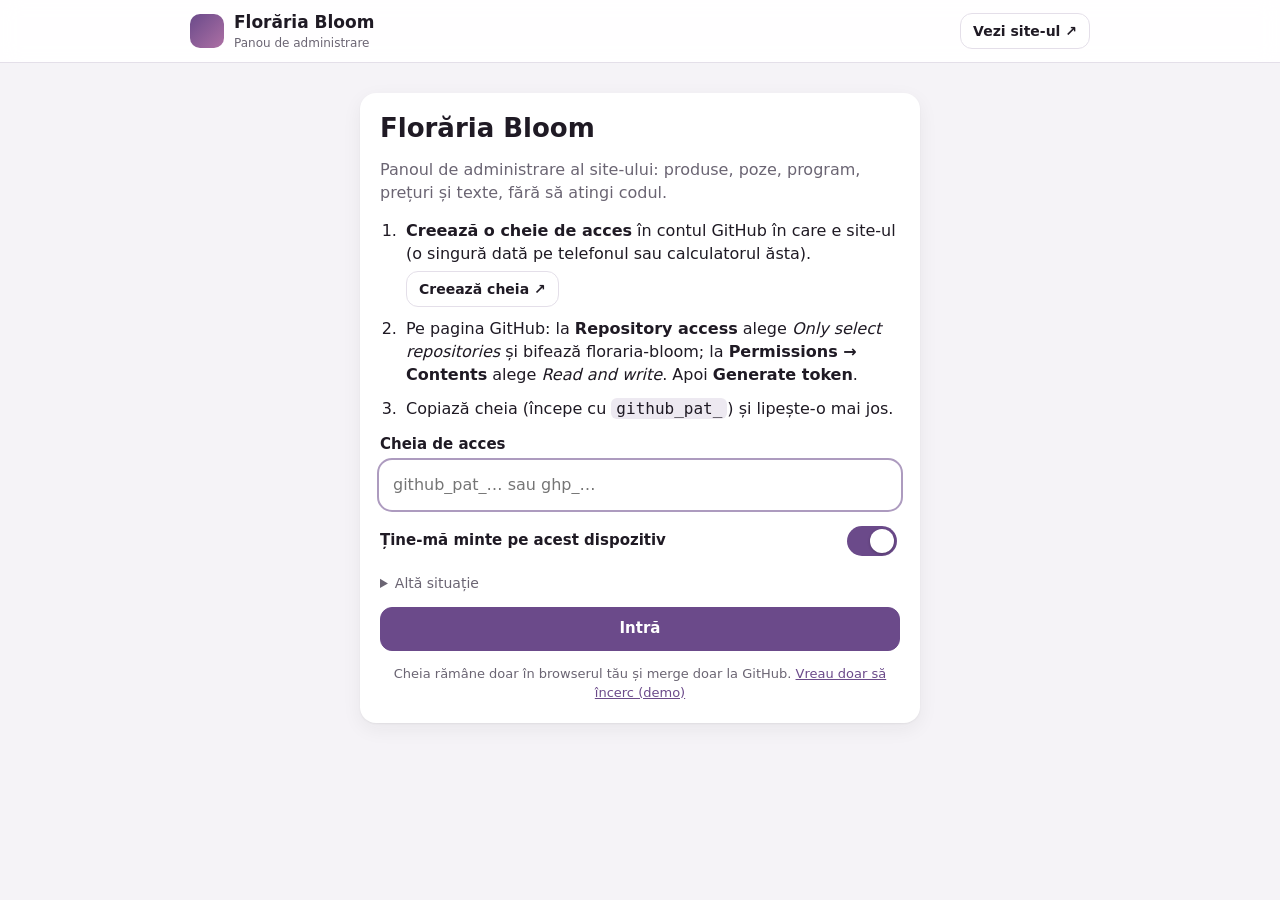
==== admin/index.html @ 5fcc6448 "Panou de administrare pe web (/admin/) și „ascuns de pe site” - admin/: panoul în care proprietarul " ====
<!doctype html>
<html lang="ro">
<head>
  <meta charset="utf-8">
  <meta name="viewport" content="width=device-width, initial-scale=1, viewport-fit=cover">
  <meta name="robots" content="noindex, nofollow">
  <meta name="theme-color" content="#ffffff">
  <title>Administrare</title>
  <link rel="icon" href="data:,">
  <link rel="stylesheet" href="admin.css">
</head>
<body>
  <!-- Panoul de administrare al site-ului: vezi admin.js și README.md din acest folder. -->
  <header class="topbar">
    <div class="topbar-row">
      <div class="brand">
        <span class="brand-mark" aria-hidden="true"></span>
        <div class="brand-text">
          <strong id="site-name">Site</strong>
          <small id="repo-name">Panou de administrare</small>
        </div>
      </div>
      <a id="deploy" class="deploy" target="_blank" rel="noopener" hidden></a>
      <a id="live-link" class="btn btn-small" target="_blank" rel="noopener" href="../">Vezi site-ul ↗</a>
    </div>
    <nav id="toolbar" class="toolbar" aria-label="Unelte" hidden>
      <button type="button" id="history" class="tool">Istoric</button>
      <button type="button" id="maintenance" class="tool">Mentenanță</button>
      <button type="button" id="reload" class="tool">Reîncarcă</button>
      <button type="button" id="help" class="tool">Ajutor</button>
      <button type="button" id="logout" class="tool">Ieși</button>
    </nav>
  </header>

  <p class="demo-banner">Demo: încearcă orice, dar nimic nu se salvează pe site.</p>

  <main id="main" class="main">
    <p class="loading">Se încarcă…</p>
  </main>

  <div id="savebar" class="savebar" hidden>
    <span id="savebar-text" class="savebar-text"></span>
    <button type="button" id="discard" class="btn btn-quiet">Renunță</button>
    <button type="button" id="save" class="btn btn-primary">Salvează pe site</button>
  </div>

  <div id="busy" class="busy" hidden>
    <div class="busy-box"><span class="spinner" aria-hidden="true"></span><span id="busy-text"></span></div>
  </div>
  <div id="toast" class="toast" role="status" aria-live="polite"></div>

  <script type="module" src="admin.js"></script>
</body>
</html>
---- admin/admin.css ----
/* Panoul de administrare: gândit întâi pentru telefon, butoane mari, fără cod de văzut. */

:root {
  --accent: #6b4a8a;
  --accent-soft: color-mix(in srgb, var(--accent) 12%, white);
  --bg: #f5f3f7;
  --card: #ffffff;
  --ink: #1f1a24;
  --muted: #6b6573;
  --line: #e4dfe9;
  --danger: #b3261e;
  --ok: #1e7f4f;
  --radius: 16px;
  --shadow: 0 1px 2px rgb(31 26 36 / 6%), 0 6px 20px rgb(31 26 36 / 6%);
  color-scheme: light;
}

* { box-sizing: border-box; }

body {
  margin: 0;
  background: var(--bg);
  color: var(--ink);
  font: 16px/1.45 system-ui, -apple-system, "Segoe UI", Roboto, "Helvetica Neue", Arial, sans-serif;
  -webkit-text-size-adjust: 100%;
  padding-bottom: calc(96px + env(safe-area-inset-bottom));
}

a { color: var(--accent); }
h1, h2, h3 { line-height: 1.2; }
code { background: var(--accent-soft); padding: 1px 5px; border-radius: 6px; }
[hidden] { display: none !important; }

/* ---- bara de sus ---- */

.topbar {
  position: sticky;
  top: 0;
  z-index: 20;
  background: rgb(255 255 255 / 92%);
  backdrop-filter: blur(10px);
  border-bottom: 1px solid var(--line);
  padding: max(10px, env(safe-area-inset-top)) 16px 0;
}

.topbar-row { display: flex; align-items: center; gap: 10px; max-width: 900px; margin: 0 auto; padding-bottom: 10px; }
.brand { display: flex; align-items: center; gap: 10px; min-width: 0; flex: 1; }
.brand-mark { width: 34px; height: 34px; border-radius: 10px; background: linear-gradient(135deg, var(--accent), color-mix(in srgb, var(--accent) 55%, #ff9ec4)); flex: none; }
.brand-text { display: flex; flex-direction: column; min-width: 0; }
.brand-text strong { font-size: 17px; white-space: nowrap; overflow: hidden; text-overflow: ellipsis; }
.brand-text small { color: var(--muted); font-size: 12px; white-space: nowrap; overflow: hidden; text-overflow: ellipsis; }

.toolbar { display: flex; gap: 4px; max-width: 900px; margin: 0 auto; overflow-x: auto; padding-bottom: 8px; scrollbar-width: none; }
.toolbar::-webkit-scrollbar { display: none; }
.tool {
  border: 0;
  background: transparent;
  color: var(--ink);
  font: inherit;
  font-size: 14px;
  padding: 8px 12px;
  border-radius: 999px;
  cursor: pointer;
  white-space: nowrap;
}
.tool:hover, .tool:focus-visible { background: var(--accent-soft); }

.deploy {
  font-size: 13px;
  font-weight: 600;
  padding: 6px 10px;
  border-radius: 999px;
  text-decoration: none;
  white-space: nowrap;
}
.deploy-waiting, .deploy-building { background: #fff4d6; color: #7a5300; }
.deploy-waiting::before, .deploy-building::before { content: ""; display: inline-block; width: 8px; height: 8px; border-radius: 50%; background: currentColor; margin-right: 6px; animation: pulse 1s infinite alternate; }
.deploy-live { background: #e3f5ea; color: var(--ok); }
.deploy-live::before { content: "✓ "; }
.deploy-failed { background: #fde7e5; color: var(--danger); }

@keyframes pulse { from { opacity: 0.3; } to { opacity: 1; } }

.demo-banner { display: none; margin: 0; background: #fff4d6; color: #7a5300; text-align: center; font-size: 14px; padding: 8px 16px; }
.is-demo .demo-banner { display: block; }

/* ---- conținut ---- */

.main { max-width: 900px; margin: 0 auto; padding: 14px 14px 0; }
.loading { color: var(--muted); text-align: center; padding: 40px 0; }

.card { background: var(--card); border-radius: var(--radius); box-shadow: var(--shadow); padding: 20px; }

.section-nav {
  display: flex;
  gap: 8px;
  overflow-x: auto;
  padding: 2px 2px 12px;
  scrollbar-width: none;
}
.section-nav::-webkit-scrollbar { display: none; }
.nav-chip {
  flex: none;
  text-decoration: none;
  color: var(--ink);
  background: var(--card);
  border: 1px solid var(--line);
  padding: 8px 14px;
  border-radius: 999px;
  font-size: 14px;
  white-space: nowrap;
}

.sections { display: flex; flex-direction: column; gap: 12px; }
.section { background: var(--card); border-radius: var(--radius); box-shadow: var(--shadow); scroll-margin-top: 120px; overflow: hidden; }
.section > summary {
  list-style: none;
  display: flex;
  align-items: center;
  gap: 10px;
  padding: 18px 18px;
  cursor: pointer;
  font-weight: 650;
  font-size: 17px;
}
.section > summary::-webkit-details-marker { display: none; }
.section-title { flex: 1; }
.section[open] > summary { border-bottom: 1px solid var(--line); }
.section-help { color: var(--muted); font-size: 14px; margin: 12px 18px 0; }
.section-body { padding: 14px 18px 18px; }

.chevron { width: 10px; height: 10px; border-right: 2px solid var(--muted); border-bottom: 2px solid var(--muted); transform: rotate(45deg); transition: transform 0.2s; flex: none; margin: 0 4px 4px; }
.section[open] > summary .chevron, .item.open .chevron { transform: rotate(225deg); margin-top: 6px; margin-bottom: 0; }

.tag { font-size: 12px; font-weight: 600; padding: 3px 8px; border-radius: 999px; background: var(--accent-soft); color: var(--accent); white-space: nowrap; }
.tag-changed { background: #fff4d6; color: #7a5300; }
.tag-hidden { background: #eceaf0; color: var(--muted); }

/* ---- câmpuri ---- */

.fields { display: flex; flex-direction: column; gap: 14px; }
.field { display: flex; flex-direction: column; gap: 6px; }
.field-label { font-weight: 600; font-size: 15px; }
.field-help { color: var(--muted); font-size: 13px; margin: 0; }
.req { color: var(--danger); font-style: normal; }

input[type="text"], input[type="search"], input[type="password"], input[type="time"], input[type="date"], textarea, select {
  width: 100%;
  font: inherit;
  color: inherit;
  background: #fff;
  border: 1px solid var(--line);
  border-radius: 12px;
  padding: 11px 12px;
  min-height: 46px;
}
textarea { resize: vertical; line-height: 1.45; }
input:focus, textarea:focus, select:focus { outline: 2px solid color-mix(in srgb, var(--accent) 55%, transparent); outline-offset: 1px; border-color: transparent; }
.readonly { color: var(--muted); padding: 4px 0; }

.with-unit { display: flex; align-items: center; gap: 8px; }
.with-unit input { max-width: 180px; }
.unit { color: var(--muted); }

.color-row { display: flex; gap: 10px; align-items: center; }
.color-row input[type="color"] { width: 52px; height: 46px; border: 1px solid var(--line); border-radius: 12px; padding: 4px; background: #fff; }
.color-row .color-text { max-width: 160px; }

.field-switch { flex-direction: row; align-items: center; justify-content: space-between; gap: 14px; }
.switch {
  appearance: none;
  flex: none;
  width: 50px;
  height: 30px;
  border-radius: 999px;
  background: #d9d4df;
  position: relative;
  cursor: pointer;
  transition: background 0.2s;
}
.switch::after { content: ""; position: absolute; top: 3px; left: 3px; width: 24px; height: 24px; border-radius: 50%; background: #fff; box-shadow: 0 1px 3px rgb(0 0 0 / 25%); transition: transform 0.2s; }
.switch:checked { background: var(--accent); }
.switch:checked::after { transform: translateX(20px); }

.group { border: 1px solid var(--line); border-radius: 14px; padding: 12px 14px 14px; margin: 0; }
.group > legend { font-weight: 650; padding: 0 6px; }
.group > legend:empty { display: none; }
.sections .section-body > .group { border: 0; padding: 0; }

/* ---- butoane ---- */

.btn {
  display: inline-flex;
  align-items: center;
  justify-content: center;
  gap: 6px;
  font: inherit;
  font-size: 15px;
  font-weight: 600;
  min-height: 44px;
  padding: 10px 16px;
  border-radius: 12px;
  border: 1px solid var(--line);
  background: #fff;
  color: var(--ink);
  cursor: pointer;
  text-decoration: none;
}
.btn:hover { border-color: color-mix(in srgb, var(--accent) 40%, var(--line)); }
.btn-primary { background: var(--accent); color: #fff; border-color: var(--accent); }
.btn-primary:hover { filter: brightness(1.08); }
.btn-quiet { background: transparent; }
.btn-danger { color: var(--danger); border-color: #f2c6c2; background: #fff; }
.btn-danger:hover { background: #fde7e5; }
.btn-small { min-height: 36px; padding: 6px 12px; font-size: 14px; }
.btn-wide { width: 100%; }
.btn-add { width: 100%; border-style: dashed; color: var(--accent); background: transparent; margin-top: 4px; }
.icon-btn { border: 0; background: transparent; font-size: 20px; width: 44px; height: 44px; border-radius: 50%; cursor: pointer; color: var(--muted); }
.icon-btn:hover { background: var(--accent-soft); }

/* iconițe mici, desenate cu mască, în culoarea textului */
.ic { width: 18px; height: 18px; background: currentColor; display: inline-block; -webkit-mask: var(--m) center / contain no-repeat; mask: var(--m) center / contain no-repeat; }
.ic-photo { --m: url("data:image/svg+xml,%3Csvg xmlns='http://www.w3.org/2000/svg' viewBox='0 0 24 24'%3E%3Cpath d='M4 5h3l2-2h6l2 2h3a1 1 0 0 1 1 1v13a1 1 0 0 1-1 1H4a1 1 0 0 1-1-1V6a1 1 0 0 1 1-1zm8 13a5 5 0 1 0 0-10 5 5 0 0 0 0 10zm0-2a3 3 0 1 1 0-6 3 3 0 0 1 0 6z'/%3E%3C/svg%3E"); }
.ic-eye { --m: url("data:image/svg+xml,%3Csvg xmlns='http://www.w3.org/2000/svg' viewBox='0 0 24 24'%3E%3Cpath d='M12 5c5 0 9 4.5 10 7-1 2.5-5 7-10 7S3 14.5 2 12c1-2.5 5-7 10-7zm0 3a4 4 0 1 0 0 8 4 4 0 0 0 0-8zm0 2a2 2 0 1 1 0 4 2 2 0 0 1 0-4z'/%3E%3C/svg%3E"); }
.ic-eye-off { --m: url("data:image/svg+xml,%3Csvg xmlns='http://www.w3.org/2000/svg' viewBox='0 0 24 24'%3E%3Cpath d='M3.3 2 22 20.7 20.7 22l-3.4-3.4A11 11 0 0 1 12 20c-5 0-9-4.5-10-7 .6-1.5 2.1-3.6 4.3-5.2L2 3.3zm5.2 7.9A4 4 0 0 0 14 15.5l-1.6-1.6a2 2 0 0 1-2.3-2.3zM12 5c5 0 9 4.5 10 7-.4 1-1.2 2.3-2.3 3.5l-3.8-3.8A4 4 0 0 0 11.3 8L8.8 5.5C9.8 5.2 10.9 5 12 5z'/%3E%3C/svg%3E"); }

/* ---- liste (produse, povești, zone…) ---- */

.list { display: flex; flex-direction: column; gap: 10px; }
.list-items { display: flex; flex-direction: column; gap: 10px; }
.list-search { margin-bottom: 2px; }
.item { border: 1px solid var(--line); border-radius: 14px; background: #fff; overflow: hidden; }
.item.open { border-color: color-mix(in srgb, var(--accent) 45%, var(--line)); box-shadow: 0 4px 18px rgb(31 26 36 / 8%); }
.item.is-hidden .item-thumb img { opacity: 0.4; filter: grayscale(1); }
.item.is-hidden .item-title { color: var(--muted); }
.item-head {
  display: flex;
  align-items: center;
  gap: 12px;
  width: 100%;
  padding: 10px 12px;
  border: 0;
  background: transparent;
  font: inherit;
  color: inherit;
  text-align: left;
  cursor: pointer;
  min-height: 64px;
}
.item-thumb { width: 52px; height: 52px; border-radius: 10px; background: var(--bg); overflow: hidden; flex: none; }
.item-thumb img { width: 100%; height: 100%; object-fit: cover; display: block; }
.item-text { flex: 1; min-width: 0; display: flex; flex-direction: column; }
.item-title { font-weight: 600; white-space: nowrap; overflow: hidden; text-overflow: ellipsis; }
.item-sub { color: var(--muted); font-size: 13px; white-space: nowrap; overflow: hidden; text-overflow: ellipsis; }
.item-body { padding: 4px 14px 14px; border-top: 1px solid var(--line); }
.item-body > .fields { padding-top: 12px; }
.item-actions { display: flex; flex-wrap: wrap; gap: 8px; margin-top: 16px; padding-top: 14px; border-top: 1px dashed var(--line); }
.empty { color: var(--muted); margin: 4px 0; }

/* ---- poze ---- */

.image-field { display: flex; gap: 14px; align-items: center; flex-wrap: wrap; }
.image-thumb { width: 120px; height: 120px; border-radius: 14px; background: var(--bg); overflow: hidden; display: grid; place-items: center; flex: none; border: 1px solid var(--line); }
.image-thumb img { width: 100%; height: 100%; object-fit: cover; }
.image-thumb img.broken, .item-thumb img.broken { visibility: hidden; }
.image-empty { color: var(--muted); font-size: 13px; }
.image-actions { display: flex; flex-direction: column; gap: 8px; }

.image-list { display: grid; grid-template-columns: repeat(auto-fill, minmax(96px, 1fr)); gap: 10px; }
.image-list-item { position: relative; aspect-ratio: 1; border-radius: 12px; overflow: hidden; background: var(--bg); }
.image-list-item img { width: 100%; height: 100%; object-fit: cover; }
.image-add { aspect-ratio: 1; border: 1px dashed var(--accent); color: var(--accent); background: transparent; border-radius: 12px; font: inherit; font-weight: 600; cursor: pointer; }
.mini-actions { display: flex; gap: 4px; }
.image-list-item .mini-actions { position: absolute; top: 4px; right: 4px; }
.mini-actions button { width: 32px; height: 32px; border-radius: 50%; border: 0; background: rgb(255 255 255 / 92%); box-shadow: 0 1px 3px rgb(0 0 0 / 20%); cursor: pointer; font-size: 14px; }

.string-list { display: flex; flex-direction: column; gap: 8px; }
.string-row { display: flex; gap: 8px; align-items: flex-start; }

/* ---- program și zile ---- */

.hours { display: flex; flex-direction: column; border: 1px solid var(--line); border-radius: 14px; overflow: hidden; }
.hours-row { display: grid; grid-template-columns: 1fr auto; grid-template-areas: "day switch" "times times"; gap: 8px 12px; align-items: center; padding: 10px 12px; border-top: 1px solid var(--line); }
.hours-row:first-child { border-top: 0; }
.hours-day { grid-area: day; font-weight: 600; }
.hours-row .switch { grid-area: switch; }
.hours-times { grid-area: times; display: flex; align-items: center; gap: 8px; }
.hours-times input { min-height: 42px; }
.hours-closed { grid-area: times; color: var(--muted); display: none; }
.hours-row.closed .hours-times { display: none; }
.hours-row.closed .hours-closed { display: block; }

@media (min-width: 640px) {
  .hours-row { grid-template-columns: 110px auto 1fr; grid-template-areas: "day switch times"; }
  .hours-closed { grid-area: times; }
}

.chips { display: flex; gap: 8px; flex-wrap: wrap; }
.chip { width: 46px; height: 46px; border-radius: 50%; border: 1px solid var(--line); background: #fff; font: inherit; font-weight: 600; cursor: pointer; color: var(--muted); }
.chip.on { background: var(--accent); border-color: var(--accent); color: #fff; }

/* ---- bara „Salvează” ---- */

.savebar {
  position: fixed;
  left: 50%;
  bottom: calc(12px + env(safe-area-inset-bottom));
  transform: translateX(-50%);
  width: min(900px, calc(100% - 20px));
  display: flex;
  align-items: center;
  gap: 8px;
  background: #1f1a24;
  color: #fff;
  border-radius: 18px;
  padding: 10px 10px 10px 16px;
  box-shadow: 0 10px 30px rgb(0 0 0 / 25%);
  z-index: 30;
  animation: rise 0.25s ease-out;
}
.savebar-text { flex: 1; font-size: 14px; }
.savebar .btn-quiet { color: #fff; border-color: rgb(255 255 255 / 25%); }
.savebar .btn-primary { background: #fff; color: var(--ink); border-color: #fff; }

@keyframes rise { from { transform: translate(-50%, 20px); opacity: 0; } }

/* ---- intrare ---- */

.login { max-width: 560px; margin: 16px auto; display: flex; flex-direction: column; gap: 14px; }
.login h1 { margin: 0; font-size: 26px; }
.lead { color: var(--muted); margin: 0; }
.steps { margin: 0; padding-left: 22px; display: flex; flex-direction: column; gap: 10px; }
.steps li { padding-left: 4px; }
.steps .btn { margin-top: 6px; }
.advanced summary { cursor: pointer; color: var(--muted); font-size: 14px; }
.advanced[open] { display: flex; flex-direction: column; gap: 12px; }
.fine { color: var(--muted); font-size: 13px; text-align: center; margin: 0; }
.error { background: #fde7e5; color: var(--danger); border-radius: 12px; padding: 10px 12px; margin: 0; }

/* ---- dialoguri ---- */

.dialog { border: 0; border-radius: 20px; padding: 0; width: min(560px, calc(100% - 24px)); max-height: calc(100% - 48px); box-shadow: 0 20px 60px rgb(0 0 0 / 30%); color: var(--ink); }
.dialog::backdrop { background: rgb(20 16 26 / 45%); backdrop-filter: blur(2px); }
.dialog-head { display: flex; align-items: center; justify-content: space-between; padding: 14px 10px 6px 20px; position: sticky; top: 0; background: #fff; }
.dialog-head h2 { margin: 0; font-size: 19px; }
.dialog-body { padding: 4px 20px 20px; display: flex; flex-direction: column; gap: 12px; }
.dialog-body > div { display: flex; flex-direction: column; gap: 12px; }
.dialog-body p { margin: 0; }
.dialog-actions { display: flex; justify-content: flex-end; gap: 8px; flex-direction: row !important; margin-top: 6px; }
.issues { margin: 0; padding-left: 20px; display: flex; flex-direction: column; gap: 6px; }

.history { gap: 0 !important; }
.history-row { display: flex; align-items: center; justify-content: space-between; gap: 12px; padding: 12px 0; border-top: 1px solid var(--line); }
.history-row > span:first-child { display: flex; flex-direction: column; min-width: 0; }
.history-msg { color: var(--muted); font-size: 13px; overflow: hidden; text-overflow: ellipsis; }
.help h3 { margin: 6px 0 0; font-size: 16px; }
.help p { color: var(--muted); }

/* ---- așteptare și mesaje ---- */

.busy { position: fixed; inset: 0; background: rgb(255 255 255 / 70%); display: grid; place-items: center; z-index: 50; backdrop-filter: blur(2px); }
.busy-box { background: #fff; border-radius: 16px; box-shadow: var(--shadow); padding: 18px 22px; display: flex; align-items: center; gap: 12px; font-weight: 600; }
.spinner { width: 22px; height: 22px; border-radius: 50%; border: 3px solid var(--accent-soft); border-top-color: var(--accent); animation: spin 0.8s linear infinite; }
@keyframes spin { to { transform: rotate(360deg); } }

.toast {
  position: fixed;
  left: 50%;
  top: calc(80px + env(safe-area-inset-top));
  transform: translate(-50%, -20px);
  opacity: 0;
  pointer-events: none;
  background: #1f1a24;
  color: #fff;
  padding: 12px 16px;
  border-radius: 14px;
  max-width: min(520px, calc(100% - 24px));
  box-shadow: 0 10px 30px rgb(0 0 0 / 25%);
  transition: opacity 0.2s, transform 0.2s;
  z-index: 60;
  font-size: 15px;
}
.toast.show { opacity: 1; transform: translate(-50%, 0); }
.toast.bad { background: var(--danger); }

@media (prefers-reduced-motion: reduce) {
  *, *::before, *::after { animation: none !important; transition: none !important; }
}
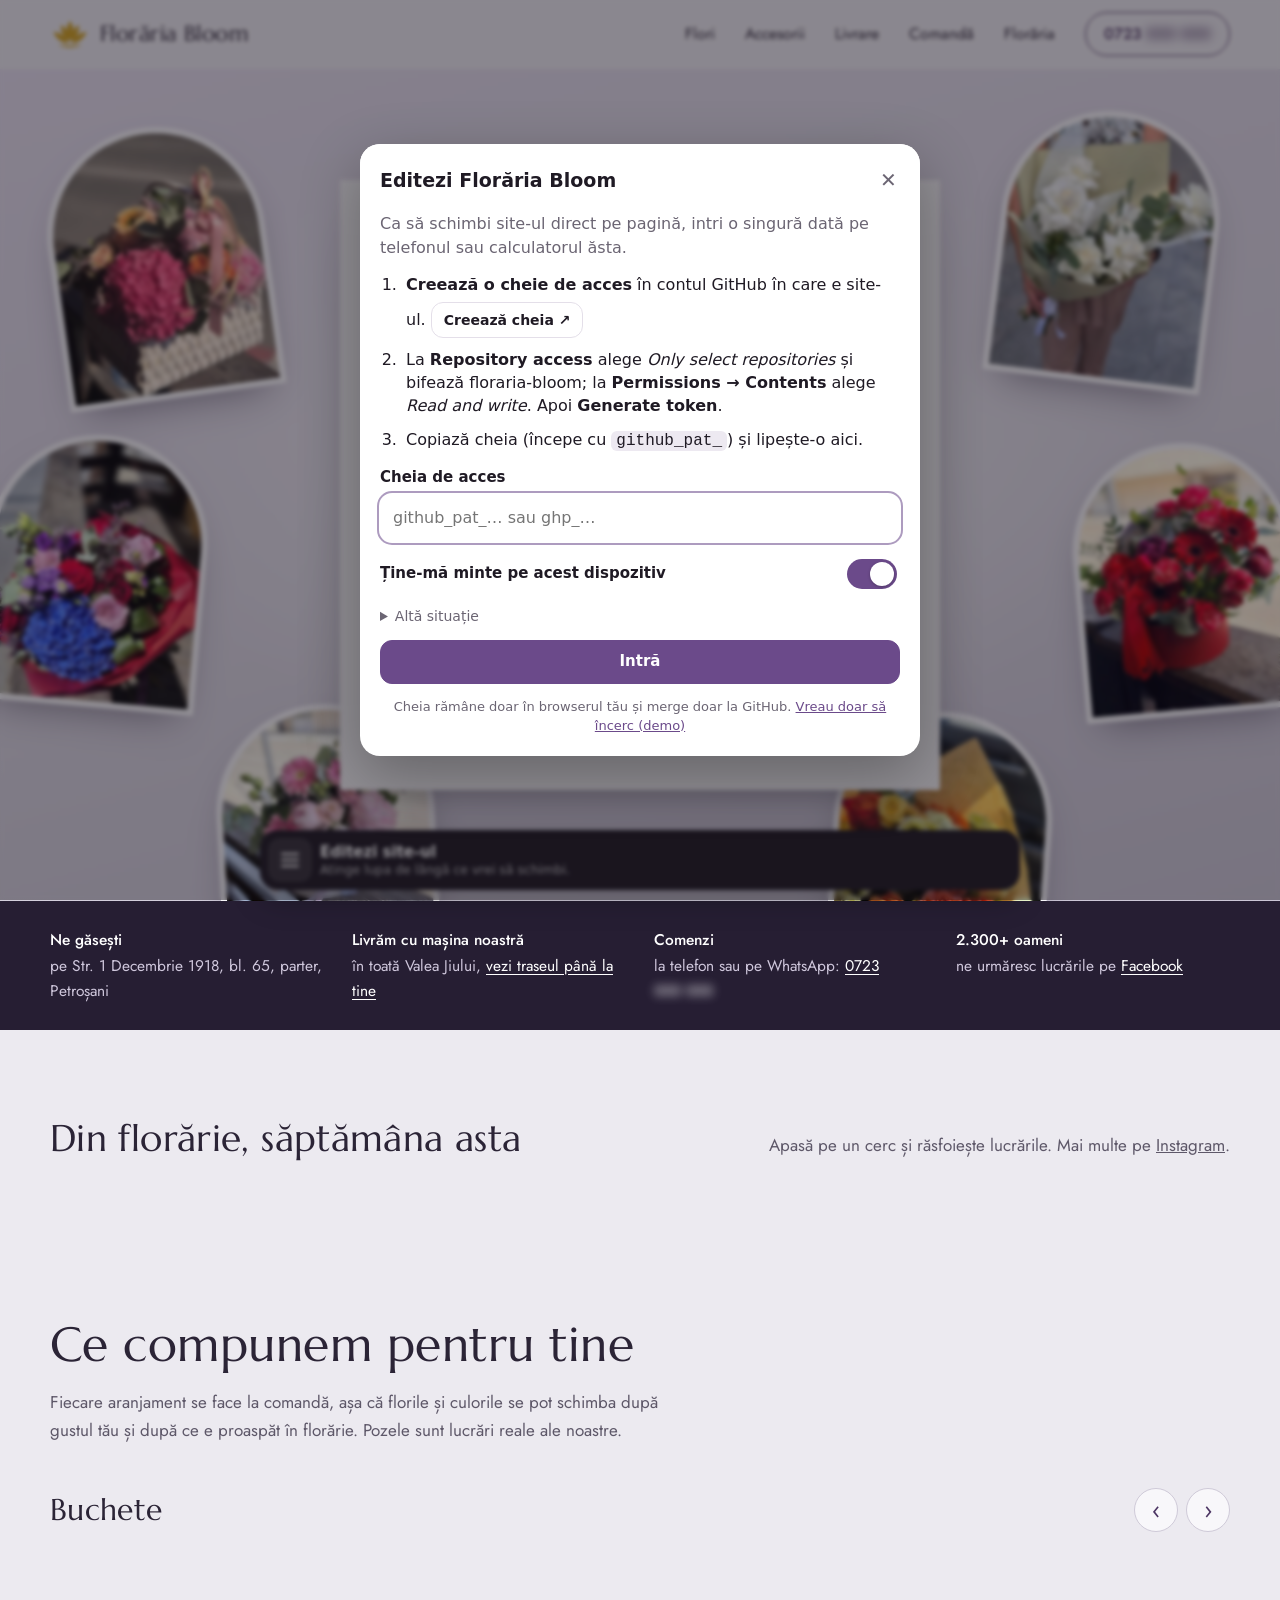
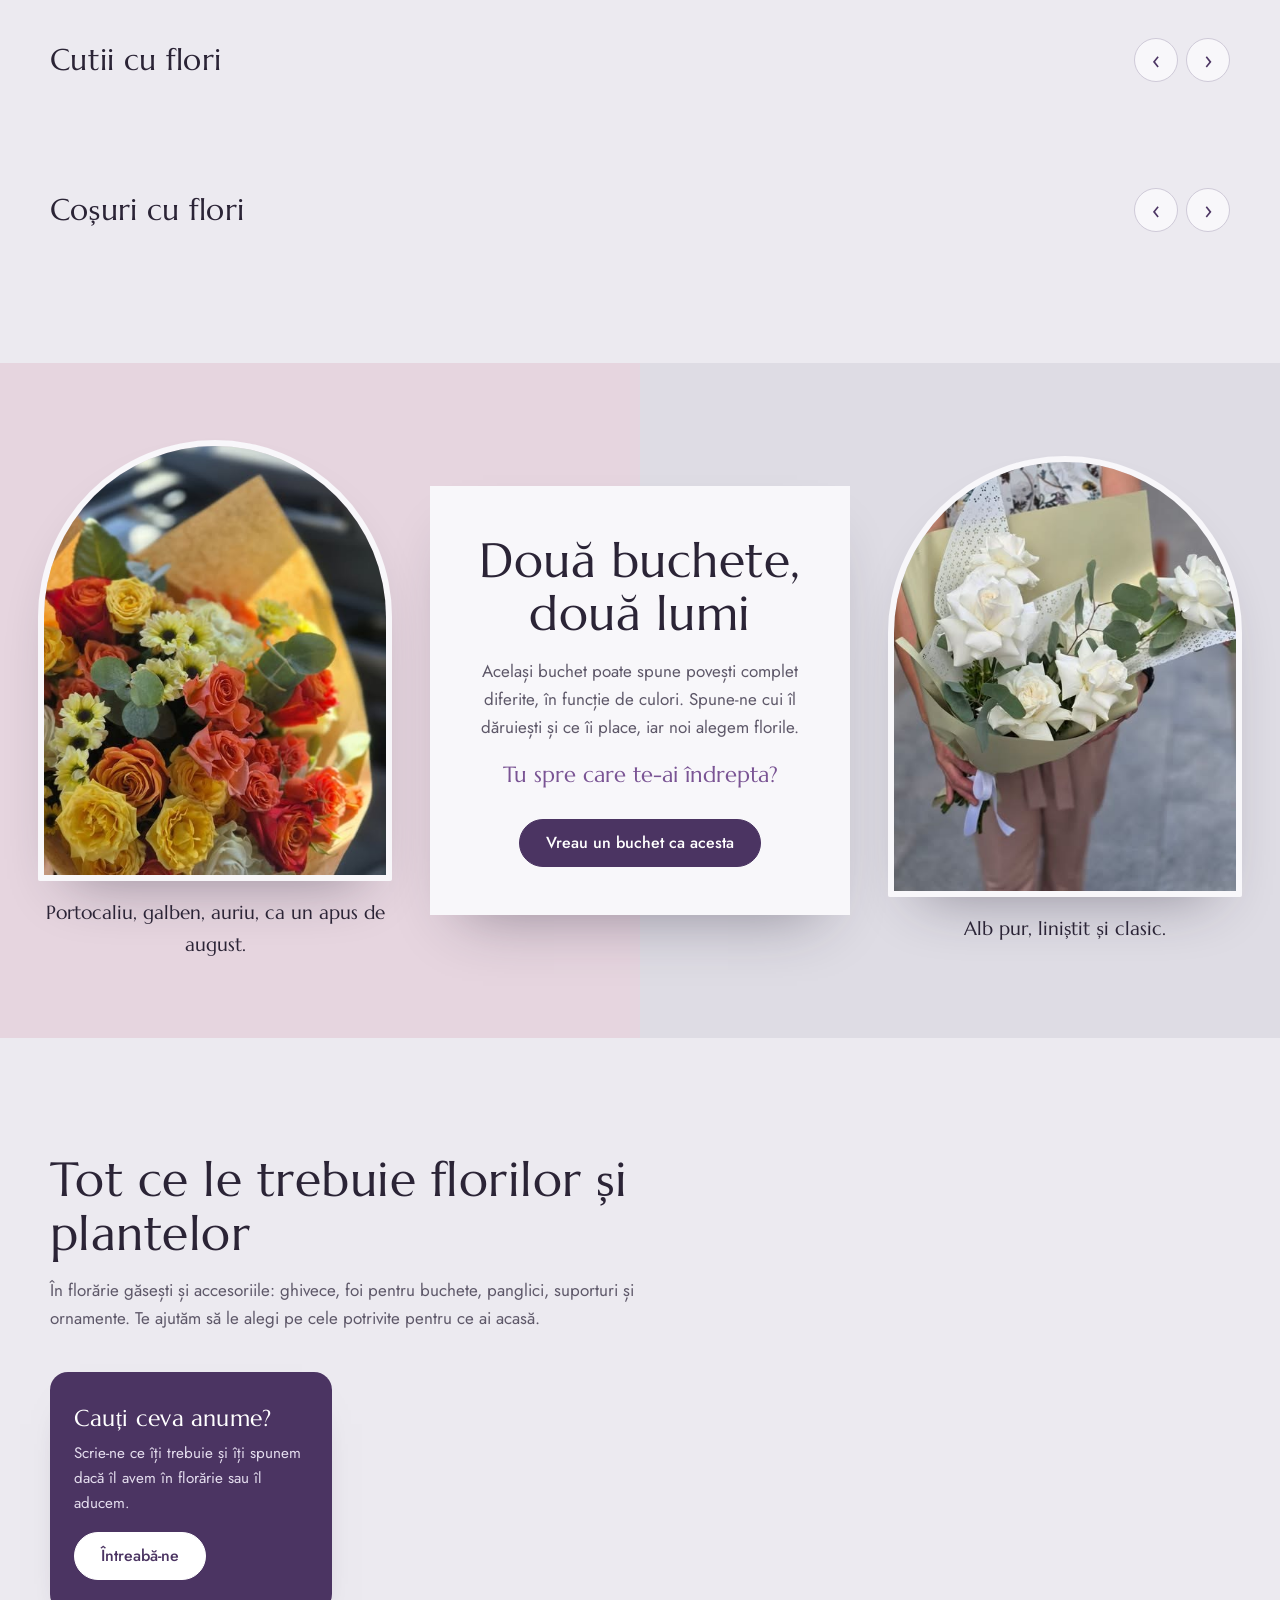
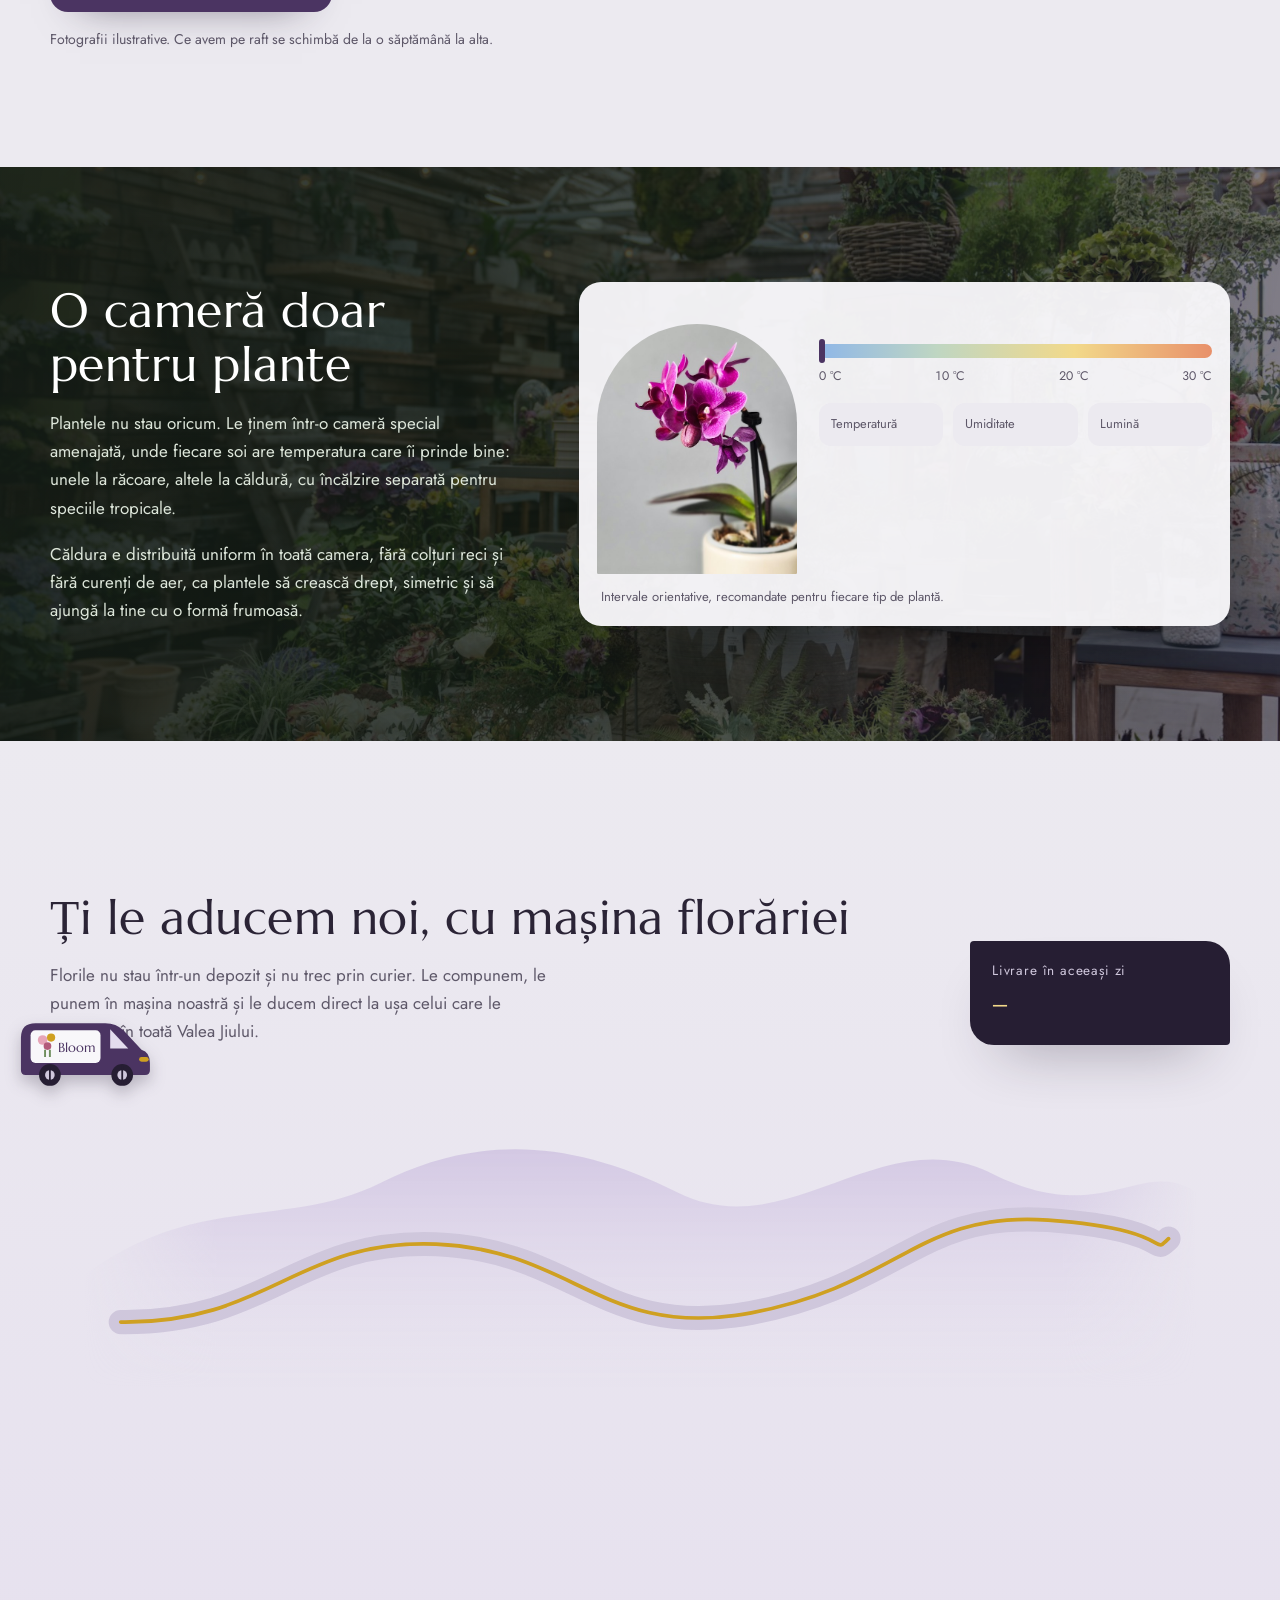
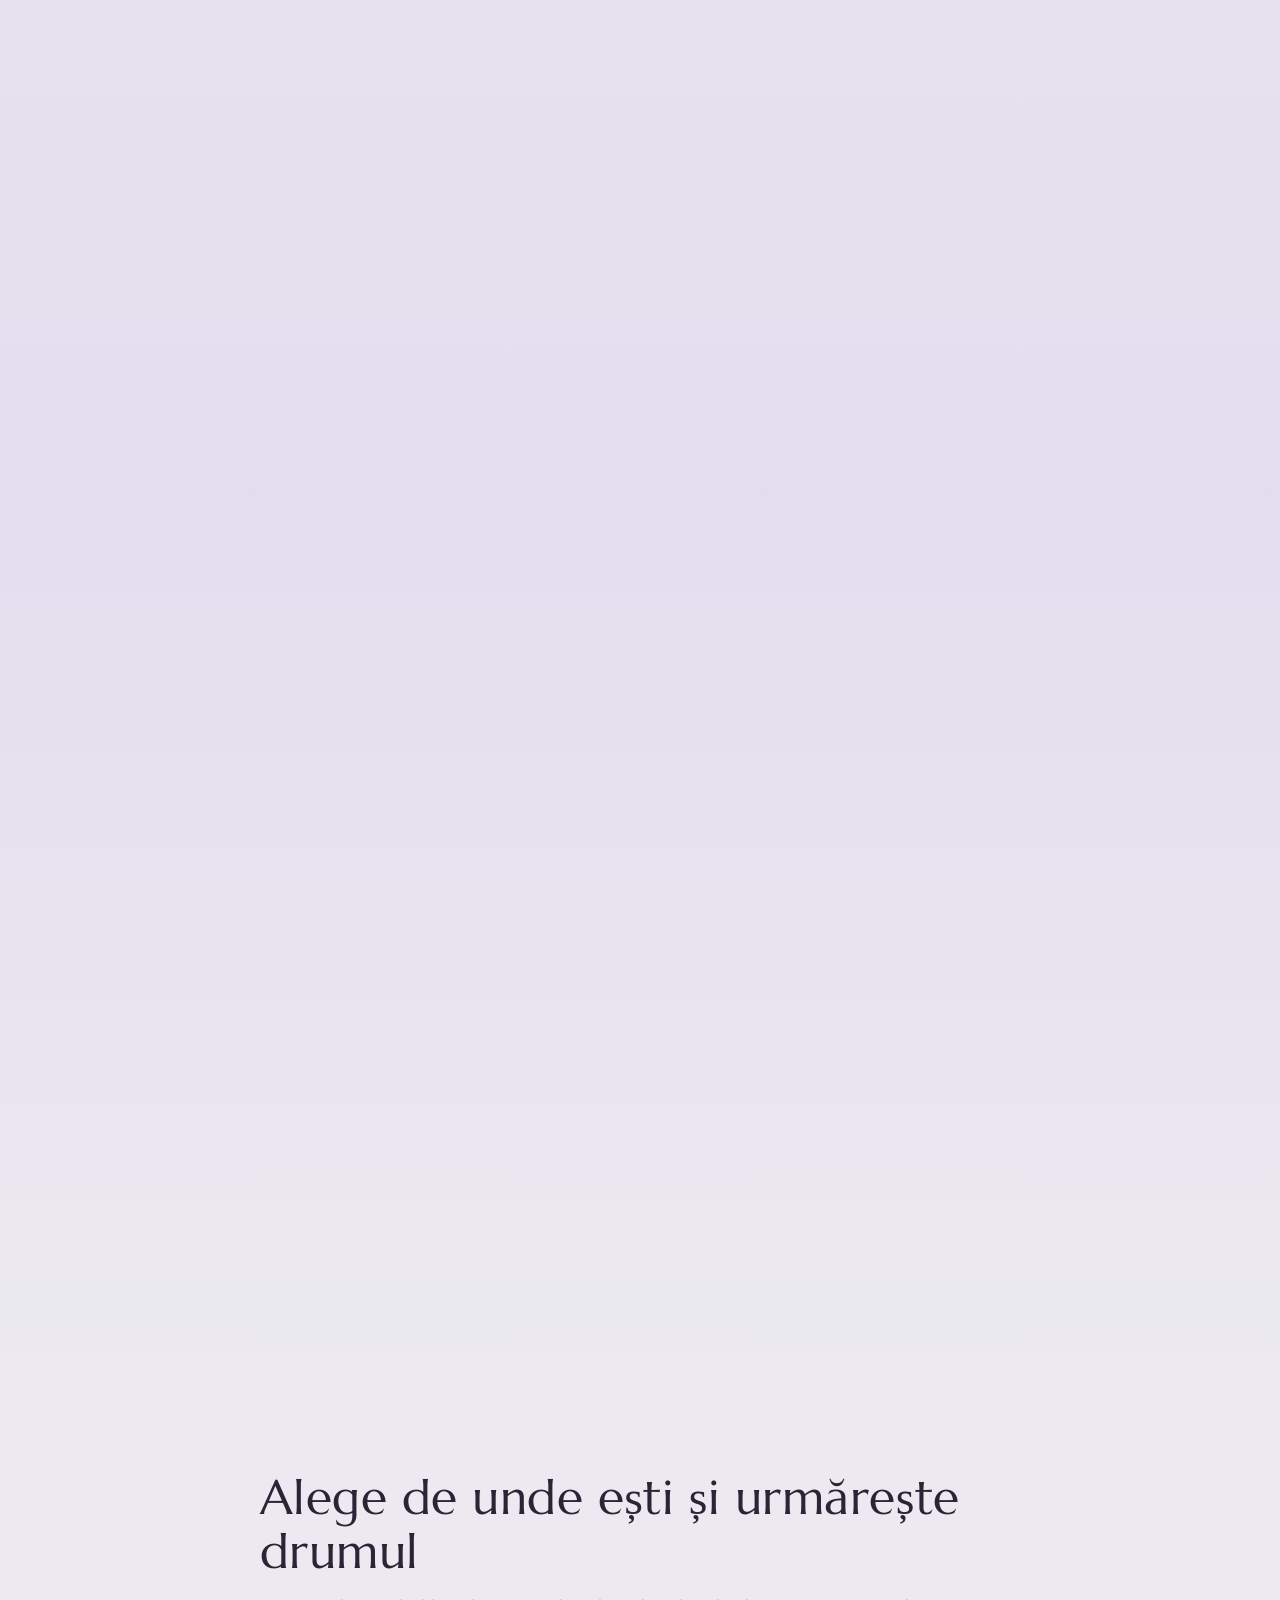
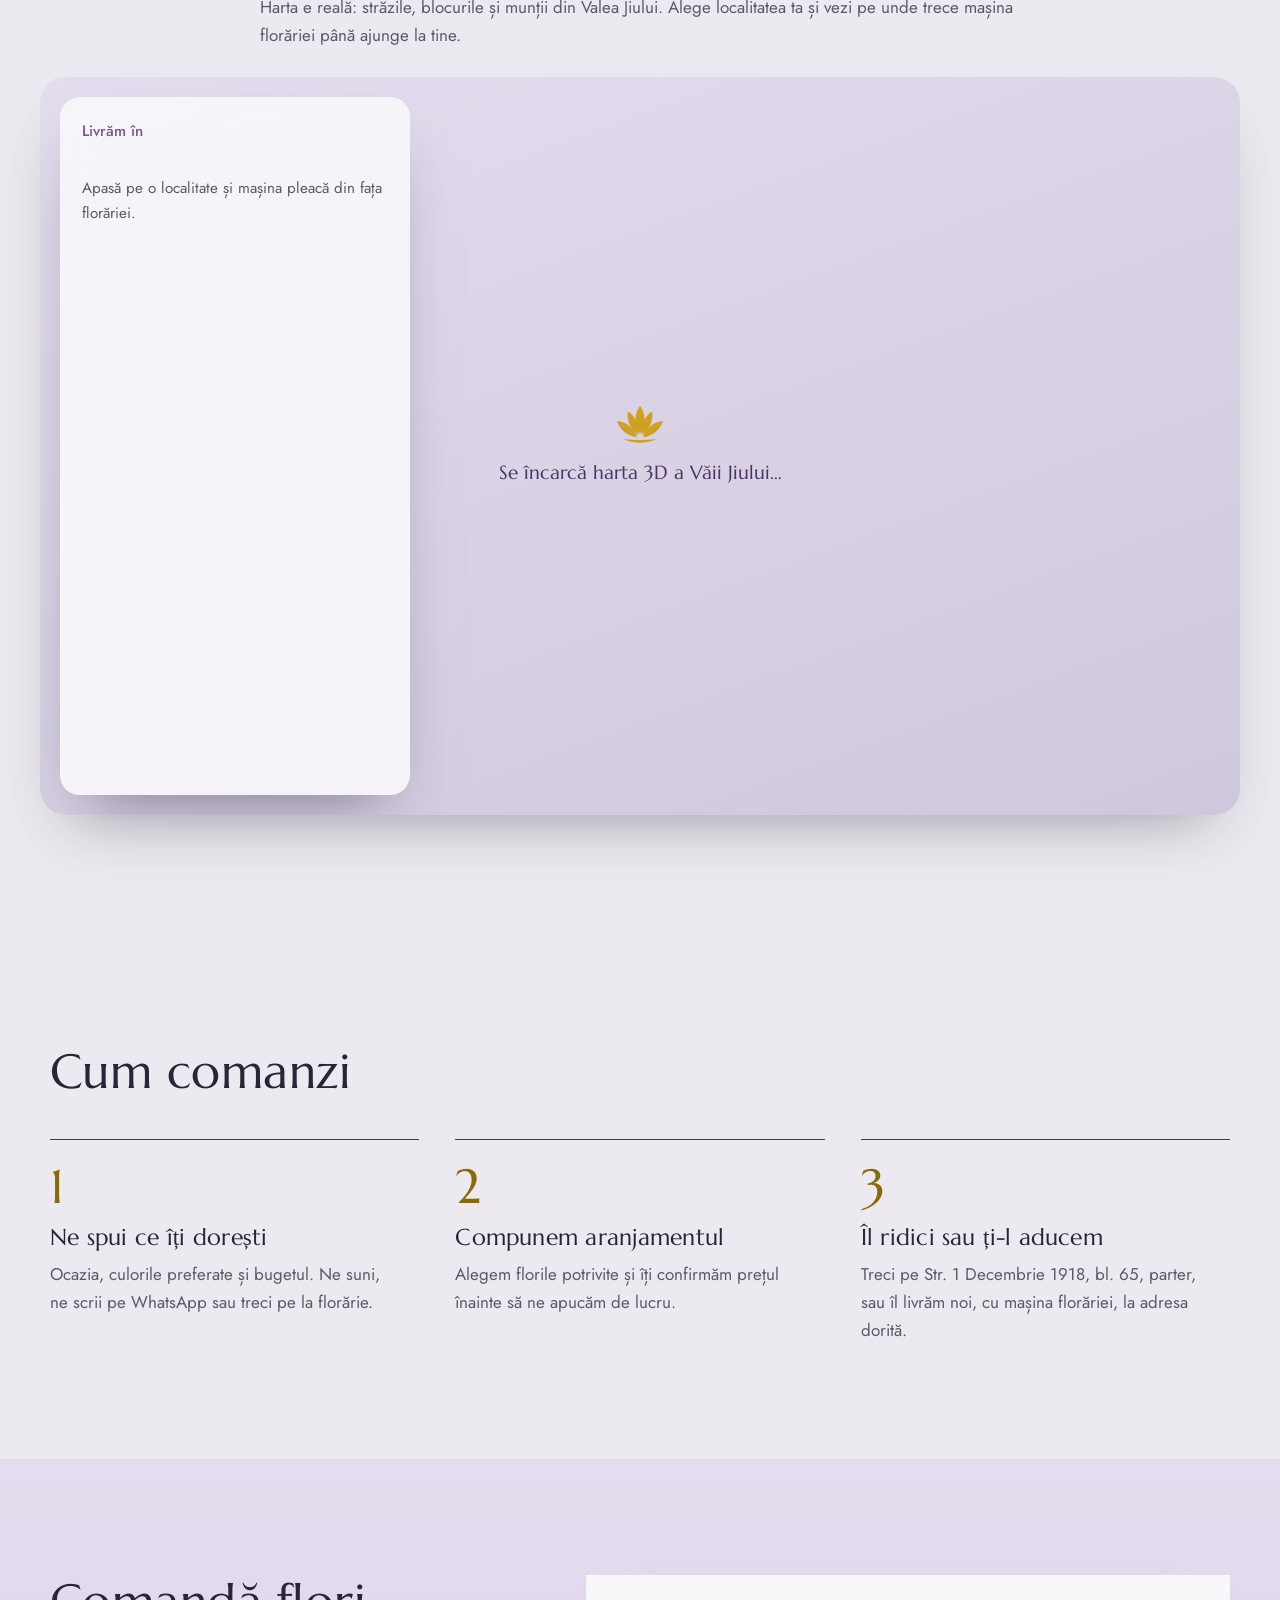
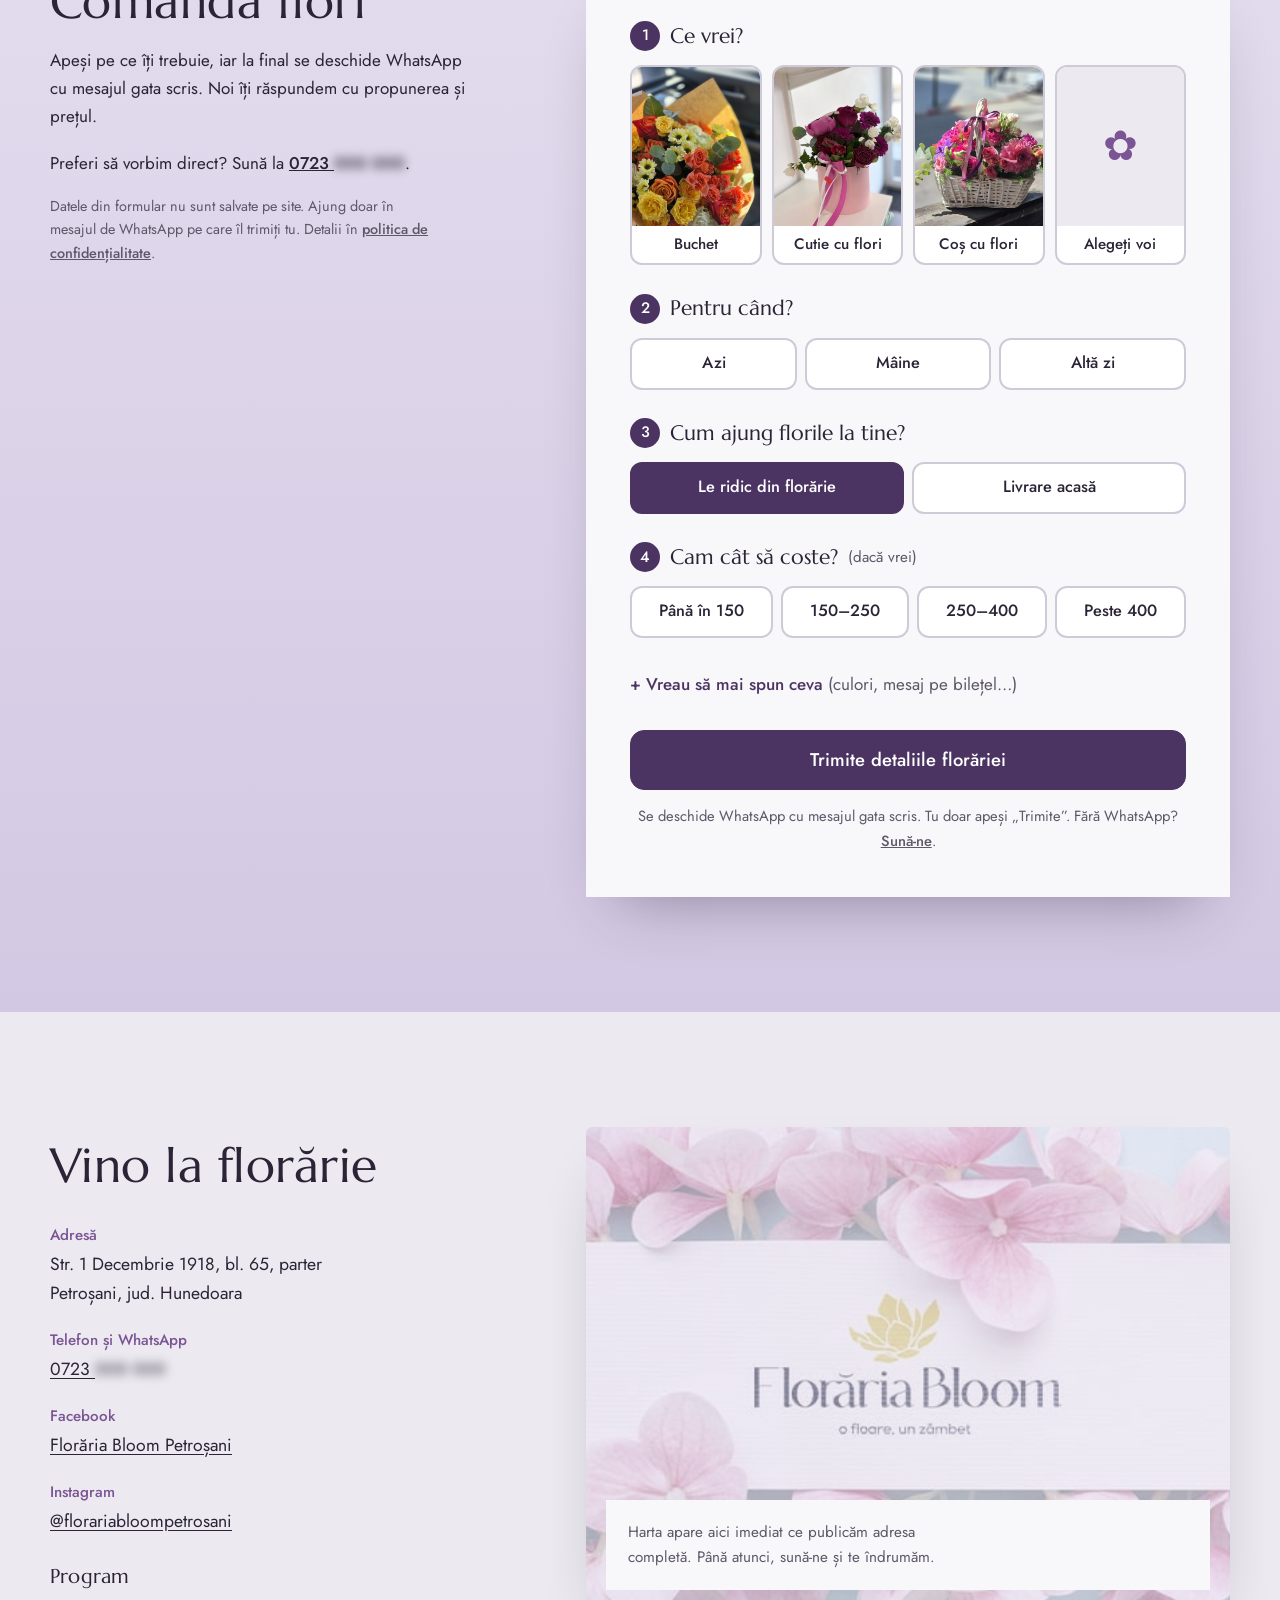
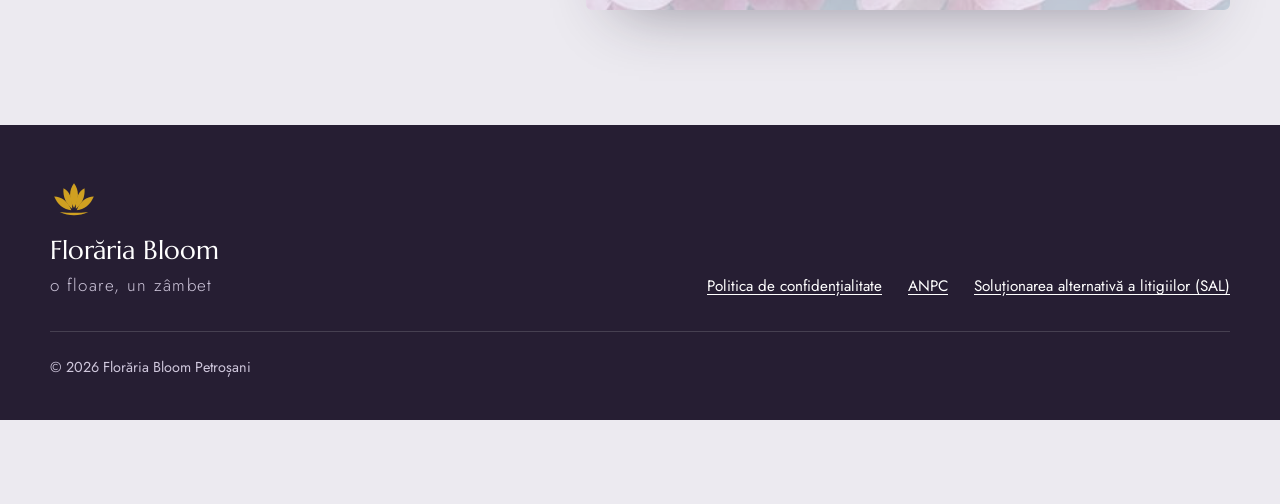
==== commit 303ca61a: "Editarea direct pe site (?edit): lupă lângă tot ce se poate schimba În locul panoului cu formulare (" ====
--- a/admin/index.html
+++ b/admin/index.html
@@ -2,53 +2,13 @@
 <html lang="ro">
 <head>
   <meta charset="utf-8">
-  <meta name="viewport" content="width=device-width, initial-scale=1, viewport-fit=cover">
+  <meta name="viewport" content="width=device-width, initial-scale=1">
   <meta name="robots" content="noindex, nofollow">
-  <meta name="theme-color" content="#ffffff">
-  <title>Administrare</title>
-  <link rel="icon" href="data:,">
-  <link rel="stylesheet" href="admin.css">
+  <title>Editează site-ul</title>
+  <!-- Editarea se face acum direct pe site (?edit); adresa veche /admin/ duce acolo. -->
+  <script>location.replace("../?edit" + (new URLSearchParams(location.search).has("demo") ? "&demo" : ""));</script>
 </head>
 <body>
-  <!-- Panoul de administrare al site-ului: vezi admin.js și README.md din acest folder. -->
-  <header class="topbar">
-    <div class="topbar-row">
-      <div class="brand">
-        <span class="brand-mark" aria-hidden="true"></span>
-        <div class="brand-text">
-          <strong id="site-name">Site</strong>
-          <small id="repo-name">Panou de administrare</small>
-        </div>
-      </div>
-      <a id="deploy" class="deploy" target="_blank" rel="noopener" hidden></a>
-      <a id="live-link" class="btn btn-small" target="_blank" rel="noopener" href="../">Vezi site-ul ↗</a>
-    </div>
-    <nav id="toolbar" class="toolbar" aria-label="Unelte" hidden>
-      <button type="button" id="history" class="tool">Istoric</button>
-      <button type="button" id="maintenance" class="tool">Mentenanță</button>
-      <button type="button" id="reload" class="tool">Reîncarcă</button>
-      <button type="button" id="help" class="tool">Ajutor</button>
-      <button type="button" id="logout" class="tool">Ieși</button>
-    </nav>
-  </header>
-
-  <p class="demo-banner">Demo: încearcă orice, dar nimic nu se salvează pe site.</p>
-
-  <main id="main" class="main">
-    <p class="loading">Se încarcă…</p>
-  </main>
-
-  <div id="savebar" class="savebar" hidden>
-    <span id="savebar-text" class="savebar-text"></span>
-    <button type="button" id="discard" class="btn btn-quiet">Renunță</button>
-    <button type="button" id="save" class="btn btn-primary">Salvează pe site</button>
-  </div>
-
-  <div id="busy" class="busy" hidden>
-    <div class="busy-box"><span class="spinner" aria-hidden="true"></span><span id="busy-text"></span></div>
-  </div>
-  <div id="toast" class="toast" role="status" aria-live="polite"></div>
-
-  <script type="module" src="admin.js"></script>
+  <p><a href="../?edit">Editează site-ul</a></p>
 </body>
 </html>
